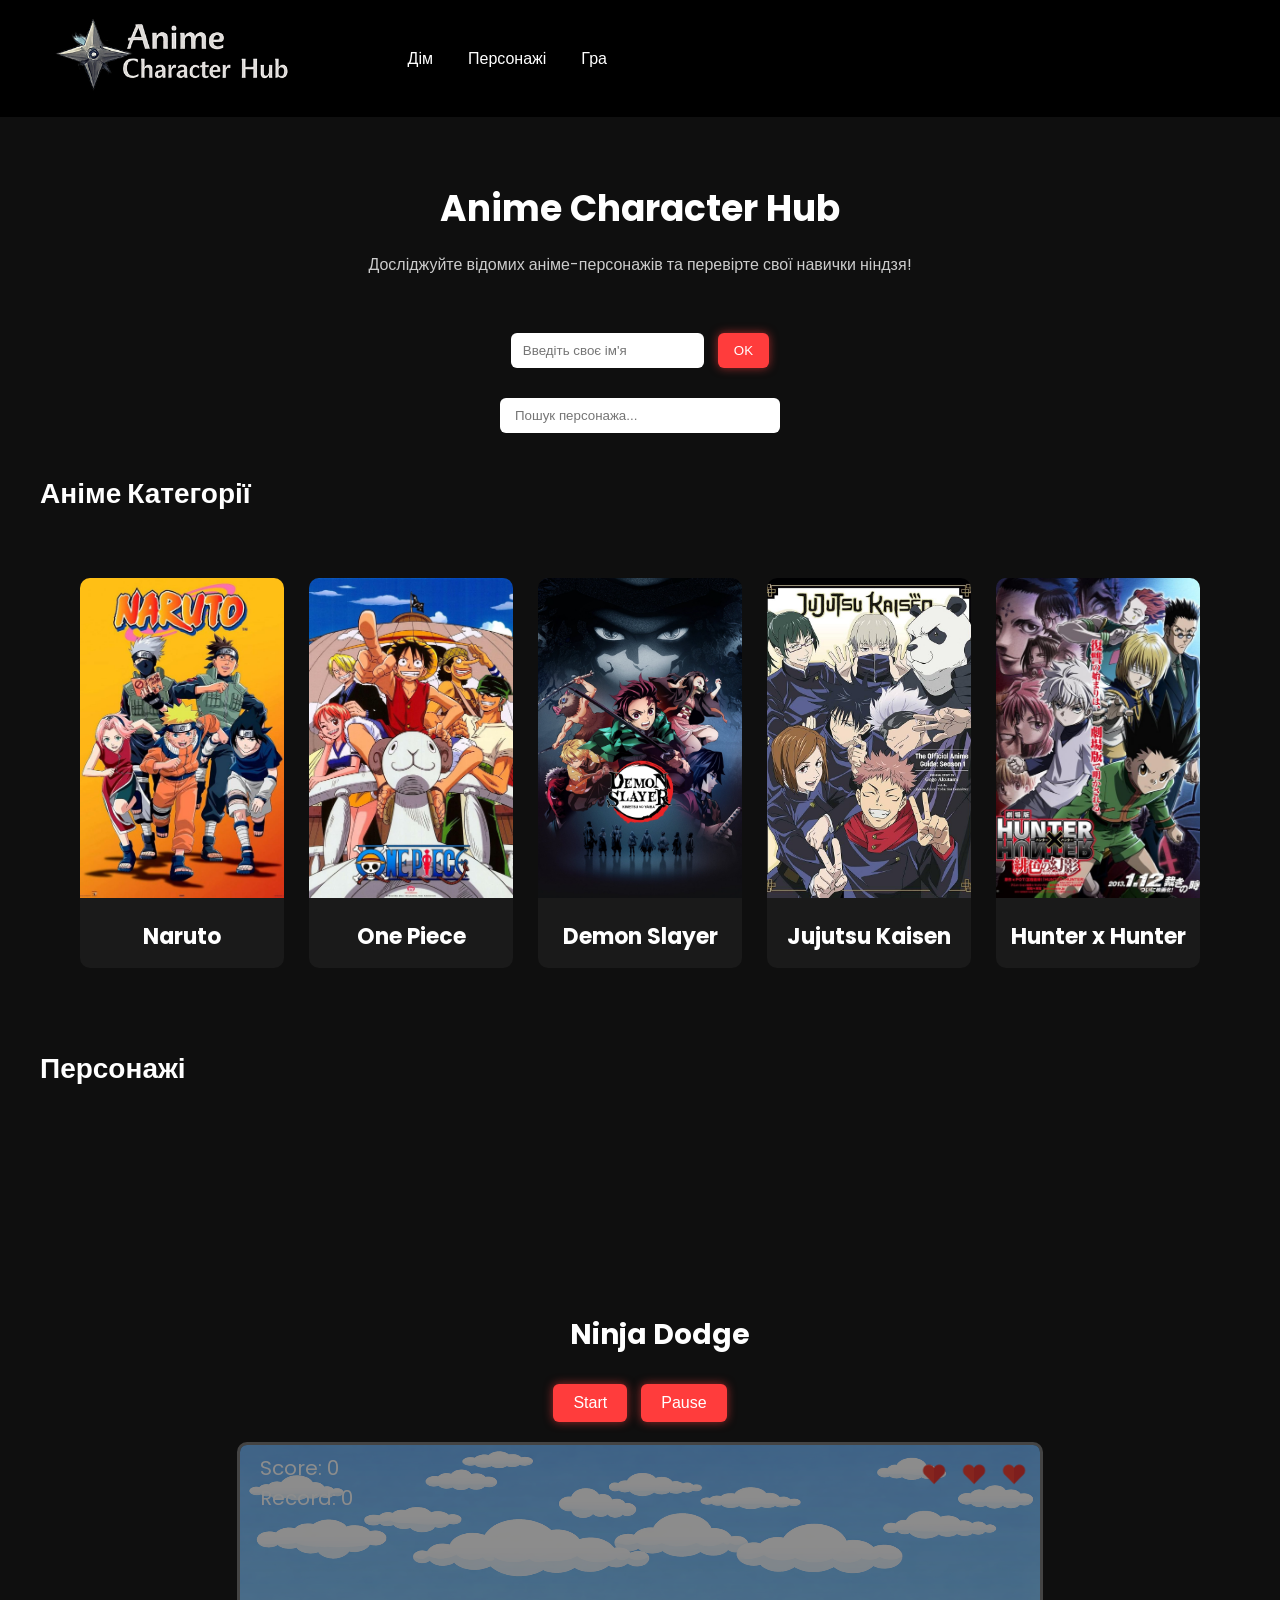
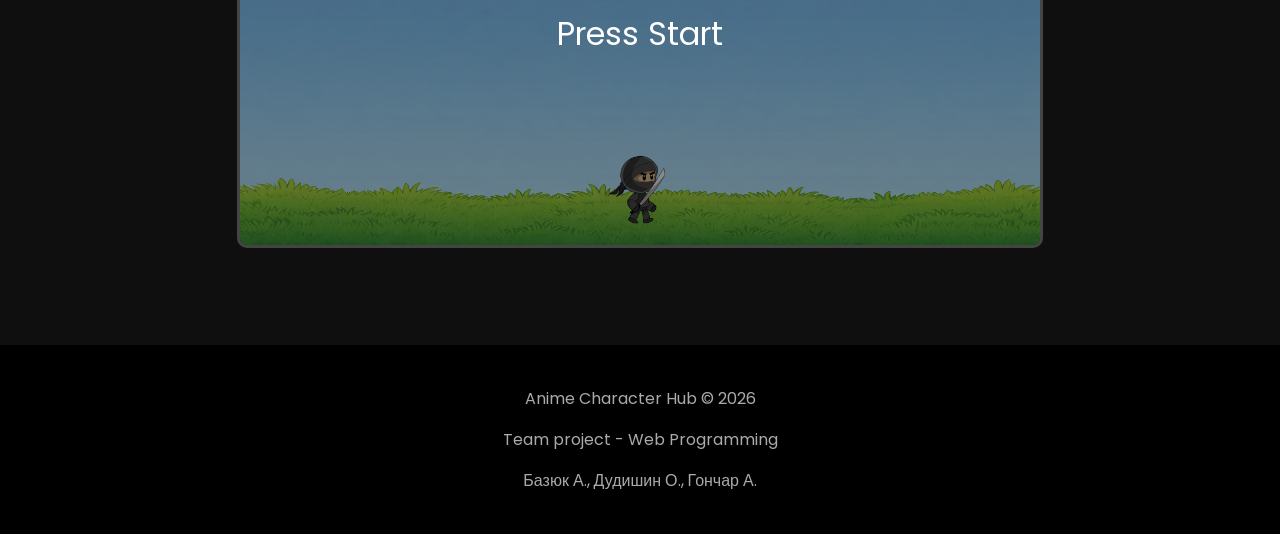
==== team-project/index.html @ ecd6b31d "Add team project" ====
<!DOCTYPE html>
<html lang="uk">
<head>

<meta charset="UTF-8">
<meta name="viewport" content="width=device-width, initial-scale=1.0">

<title>Anime Character Hub</title>

<link href="https://fonts.googleapis.com/css2?family=Poppins:wght@300;500;700&display=swap" rel="stylesheet">

<link rel="stylesheet" href="css/style.css">
<link rel="stylesheet" href="css/responsive.css">
<link rel="stylesheet" href="css/game.css">

</head>

<body id="top">

<!-- NAVBAR -->

<nav class="navbar">

<div class="logo">
<a href="#top">
<img src="images/logo/logo.png" alt="logo">
</a>
</div>

<ul class="menu">

<li>
<a href="#top">Дім</a>
</li>

<li>
<a href="#characters-title">Персонажі</a>
</li>

<li>
<a href="#game">Гра</a>
</li>

</ul>

<div id="greeting"></div>

</nav>


<!-- HEADER -->

<header class="header">

<h1>Anime Character Hub</h1>

<p>
Досліджуйте відомих аніме-персонажів та перевірте свої навички ніндзя!
</p>

</header>

<div class="name-box">

<div id="nameInputBox">

<input 
type="text" 
id="usernameInput" 
placeholder="Введіть своє ім'я">

<button id="saveName">OK</button>

</div>

<button id="editNameBtn" style="display:none;">
Змінити ім'я
</button>

</div>
<!-- SEARCH -->

<section class="search-section">

<input
type="text"
id="searchInput"
placeholder="Пошук персонажа..."
>

</section>


<!-- CATEGORIES -->

<section class="categories-section">

<h2>Аніме Категорії</h2>

<div id="categories"></div>

</section>


<!-- CHARACTERS -->

<section class="characters-section">

<h2 id="characters-title">Персонажі</h2>

<div id="characters"></div>

<!-- повідомлення якщо нічого не знайдено -->
<p id="noResults" style="display:none; text-align:center; margin-top:20px;">
Нічого не знайдено
</p>

</section>


<!-- GAME -->

<section id="game">

<h2>Ninja Dodge</h2>

<div id="game-container">

<div class="game-controls">
<button id="startBtn">Start</button>
<button id="pauseBtn">Pause</button>
</div>

<canvas
id="gameCanvas"
width="800"
height="400">
</canvas>

</div>
</section>


<!-- FOOTER -->

<footer>

<p>Anime Character Hub © 2026</p>

<p>Team project - Web Programming</p>
<p>Базюк А., Дудишин О., Гончар А.</p>
</footer>

<!-- JS -->

<script src="js/fetchData.js"></script>
<script src="js/search.js"></script>
<script src="js/greeting.js"></script>
<script src="js/game.js"></script>

</body>
</html>
---- team-project/css/style.css ----
/* BASE */

body{
  margin:0;
  font-family:'Poppins', sans-serif;
  background:#0f0f0f;
  color:white;
}

html{
  scroll-behavior:smooth;
}

/* FIX SCROLL FOR SECTIONS */

section{
  scroll-margin-top:40px;
}

/* NAVBAR */
.not-found{
  text-align:center;
  width:100%;
  font-size:36px;
  color:#888;
  margin-top:60px;
  font-weight:600;
}

.name-box{
  text-align:center;
  margin-bottom:30px;
}

.name-box input{
  padding:10px 12px;
  border:none;
  border-radius:6px;
  outline:none;
  margin-right:10px;
}

.name-box button{
  padding:10px 16px;
  background:#ff3c3c;
  border:none;
  border-radius:6px;
  color:white;
  cursor:pointer;
  box-shadow:0 0 10px rgba(255,60,60,0.6);
  transition:0.3s;
}

.name-box button:hover{
  background:#ff1f1f;
  box-shadow:0 0 20px rgba(255,60,60,1);
}

.navbar{
  display:flex;
  align-items:center;
  gap:60px;
  padding:10px 40px;
  background:#000;
  position:sticky;
  top:0;
  z-index:1000;
}

.logo{
  display:flex;
  align-items:center;
  gap:10px;
  font-size:18px;
  font-weight:600;
}

.logo img{
  height:90px;
}

.menu{
  display:flex;
  list-style:none;
  gap:35px;
  margin:0;
  padding:0;
  margin-left:40px;
}

.menu a{
  position:relative;
  color:white;
  text-decoration:none;
}

.menu a:visited{
  color:white;
}

.menu a::after{
  content:"";
  position:absolute;
  width:0;
  height:2px;
  left:0;
  bottom:-5px;
  background:#ff3c3c;
  transition:width 0.3s ease;
}

.menu a:hover::after{
  width:100%;
}


/* HEADER */

.header{
  text-align:center;
  padding:40px 20px;
}

.header h1{
  font-size:36px;
  margin-bottom:10px;
}

.header p{
  color:#ccc;
}


/* SEARCH */

.search-section{
  text-align:center;
  margin-bottom:30px;
}

#searchInput{
  padding:10px 15px;
  width:250px;
  border:none;
  border-radius:6px;
  outline:none;
}


/* CATEGORY GRID */

#categories{
  display:grid;
  grid-template-columns:repeat(auto-fit,minmax(200px,1fr));
  gap:25px;
  padding:40px 80px;
}


/* CATEGORY CARD */

.category-card{
  background:#1a1a1a;
  border-radius:10px;
  overflow:hidden;
  cursor:pointer;
  transition:0.3s;
}

.category-card:hover{
  transform:scale(1.05);
  box-shadow:0 0 15px rgba(255,255,255,0.1);
}
.category-card img{
  transition:0.4s;
}

.category-card:hover img{
  transform:scale(1.08);
}
.category-card img{
  width:100%;
  height:320px;
  object-fit:cover;
  object-position:top;
}

.category-card h2{
  text-align:center;
  font-size:22px;
  margin:15px 0;
}


/* SECTION TITLES */

section h2{
  margin-left:40px;
  margin-top:40px;
  font-size:28px;
}


/* CHARACTERS GRID */

#characters{
  display:grid;
  gap:30px;
  padding:40px;
}

/* коли вибрана категорія */

.characters-full{
  grid-template-columns:repeat(3,1fr);
}

/* коли пошук */

.characters-search{
  grid-template-columns:repeat(auto-fill,260px);
  justify-content:center;
}


/* CHARACTER CARD */

.character-card{
  background:#1a1a1a;
  border-radius:12px;
  padding:15px;
  transition:0.3s;
  border:1px solid transparent;
}

.character-card:hover{
  transform:translateY(-8px);
  box-shadow:0 15px 30px rgba(255,60,60,0.4);
  border:1px solid #ff3c3c;
}


/* IMAGE FIX */

.character-card img{
  width:100%;
  aspect-ratio:736/964;
  object-fit:cover;
  object-position:top;
  border-radius:10px;
}


/* TEXT */

.character-card h3{
  margin:10px 0 5px;
}

.character-card p{
  font-size:14px;
  color:#ccc;
}


/* GAME */

#game{
  text-align:center;
  padding:80px 20px 50px 20px;
}

#gameCanvas{
  background:#222;
  border:3px solid #444;
  border-radius:10px;
}

.game-controls button{
  background:#ff3c3c;
  box-shadow:0 0 10px rgba(255,60,60,0.6);
  transition:0.3s;
}

.game-controls button:hover{
  box-shadow:0 0 20px rgba(255,60,60,1);
}
/* FOOTER */

footer{
  text-align:center;
  padding:25px;
  background:#000;
  margin-top:40px;
  color:#aaa;
}
---- team-project/css/responsive.css ----
/* ================= */
/* <576px (телефони) */
/* ================= */

@media (max-width:575px){

.navbar{
flex-direction:column;
gap:20px;
padding:20px;
}

.menu{
flex-direction:column;
gap:15px;
margin-left:0;
}

.menu a{
font-size:18px;
}

.logo img{
height:70px;
}

.header h1{
font-size:28px;
}

/* заголовки секцій */
section h2{
text-align:center;
margin-left:0;
}

/* пошук */
#searchInput{
width:80%;
}

/* категорії */
#categories{
grid-template-columns:1fr;
padding:20px;
}

/* персонажі */
#characters{
grid-template-columns:1fr;
}

.characters-full{
grid-template-columns:1fr;
}

/* гра */
#gameCanvas{
width:100%;
height:auto;
}

}


/* ================= */
/* ≥576px <768px */
/* ================= */

@media (min-width:576px) and (max-width:767px){

#categories{
grid-template-columns:repeat(2,1fr);
padding:30px;
}

#characters{
grid-template-columns:repeat(2,1fr);
}

.characters-full{
grid-template-columns:repeat(2,1fr);
}

#searchInput{
width:60%;
}

#gameCanvas{
width:100%;
}

}


/* ================= */
/* ≥768px <992px */
/* ================= */

@media (min-width:768px) and (max-width:991px){

#categories{
grid-template-columns:repeat(3,1fr);
}

#characters{
grid-template-columns:repeat(2,1fr);
}

.characters-full{
grid-template-columns:repeat(2,1fr);
}

}


/* ================= */
/* ≥992px <1200px */
/* ================= */

@media (min-width:992px) and (max-width:1199px){

#categories{
grid-template-columns:repeat(4,1fr);
}

.characters-full{
grid-template-columns:repeat(3,1fr);
}

}


/* ================= */
/* ≥1200px */
/* ================= */

@media (min-width:1200px){

#categories{
grid-template-columns:repeat(5,1fr);
}

.characters-full{
grid-template-columns:repeat(3,1fr);
}

}
---- team-project/css/game.css ----
.game-controls{
margin-bottom:15px;
}

.game-controls button{
padding:10px 20px;
margin:5px;
border:none;
border-radius:6px;
background:#ff3c3c;
color:white;
font-size:16px;
cursor:pointer;
}

.game-controls button:hover{
background:#ff1f1f;
}
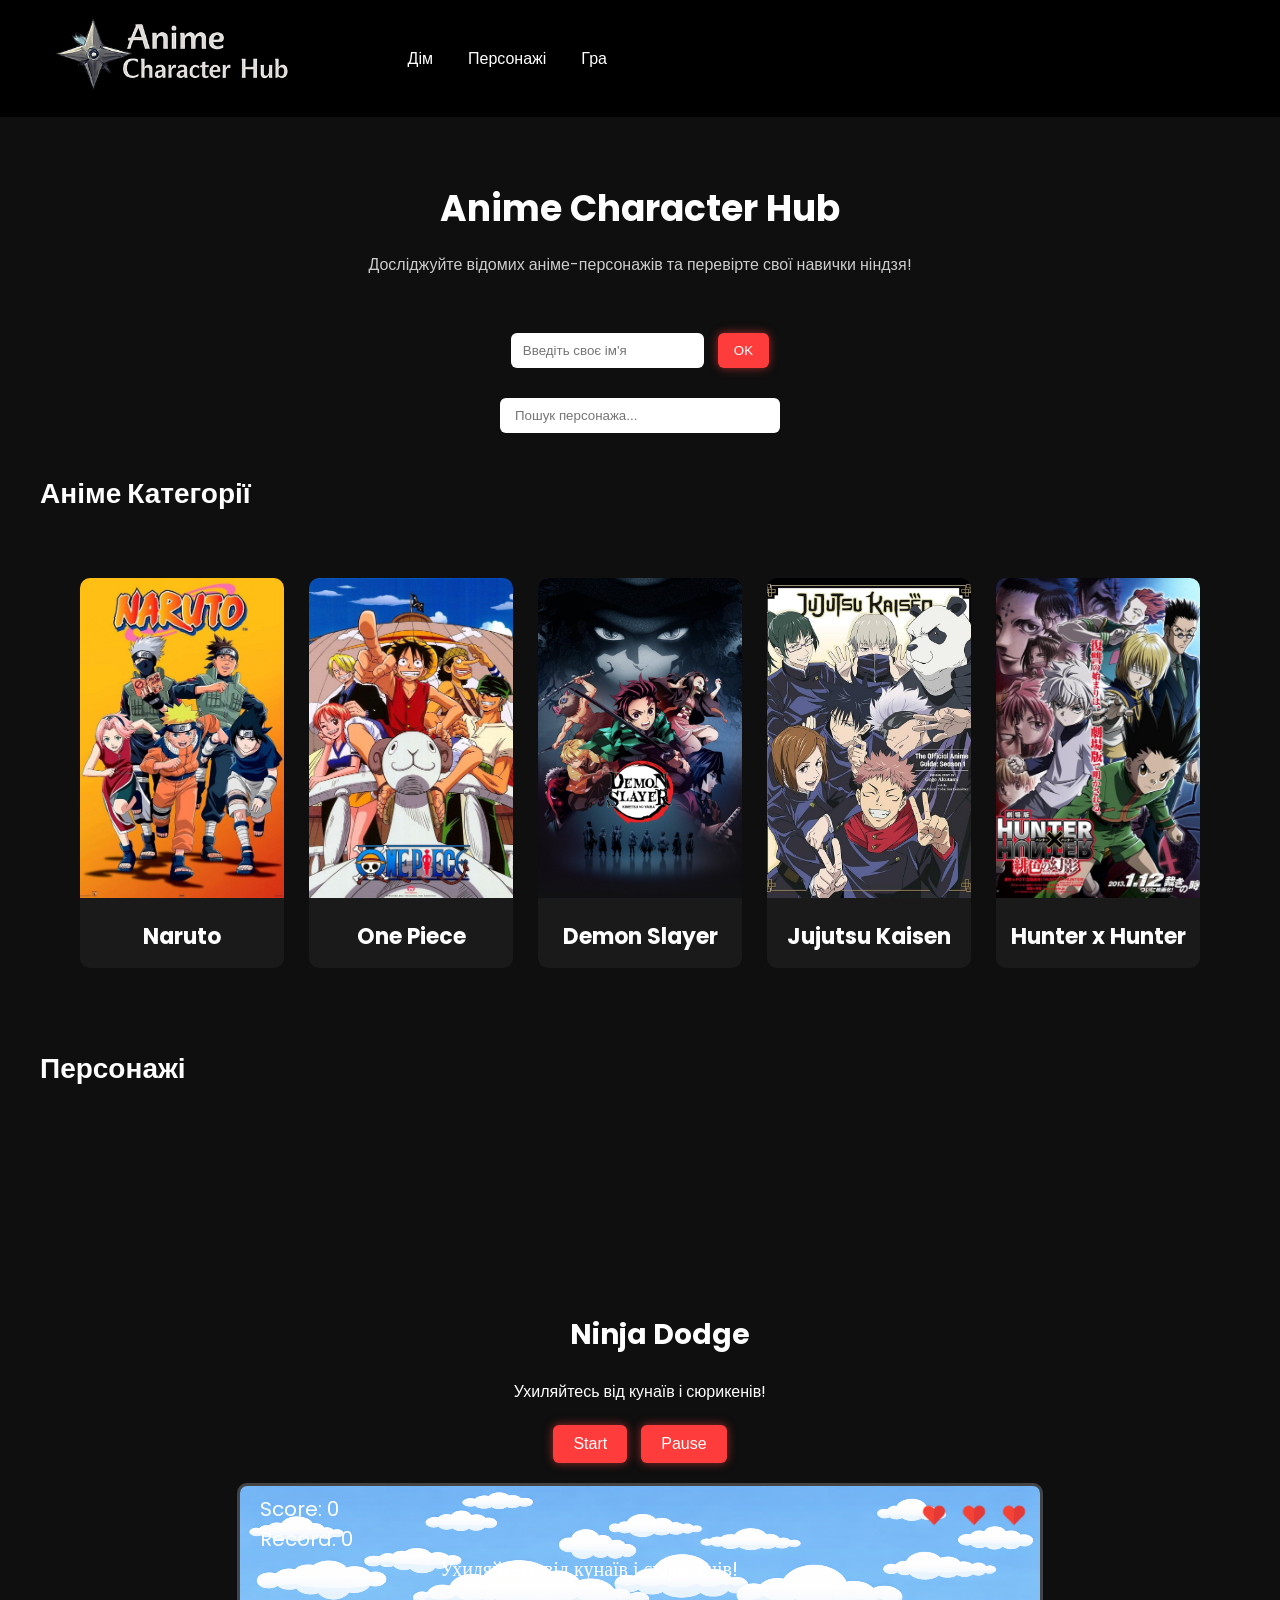
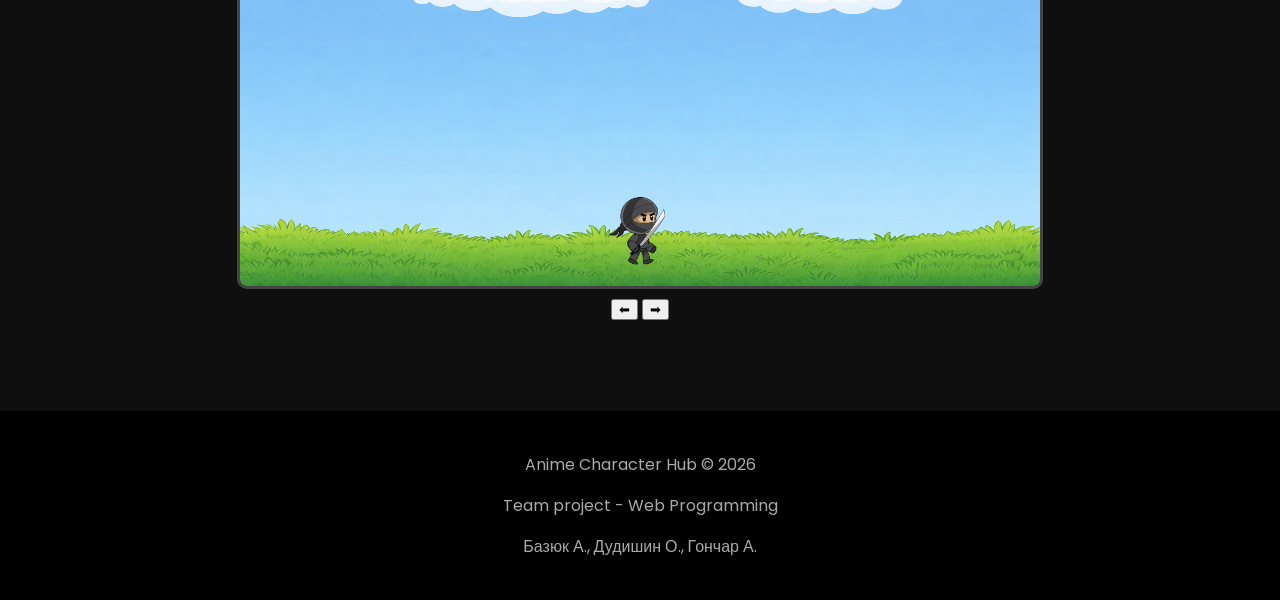
==== commit 3a4e6e3c: "Update index.html" ====
--- a/team-project/index.html
+++ b/team-project/index.html
@@ -1,162 +1,96 @@
 <!DOCTYPE html>
 <html lang="uk">
 <head>
+  <meta charset="UTF-8">
+  <meta name="viewport" content="width=device-width, initial-scale=1.0">
+  <title>Anime Character Hub</title>
 
-<meta charset="UTF-8">
-<meta name="viewport" content="width=device-width, initial-scale=1.0">
+  <link href="https://fonts.googleapis.com/css2?family=Poppins:wght@300;500;700&display=swap" rel="stylesheet">
 
-<title>Anime Character Hub</title>
-
-<link href="https://fonts.googleapis.com/css2?family=Poppins:wght@300;500;700&display=swap" rel="stylesheet">
-
-<link rel="stylesheet" href="css/style.css">
-<link rel="stylesheet" href="css/responsive.css">
-<link rel="stylesheet" href="css/game.css">
-
+  <link rel="stylesheet" href="css/style.css">
+  <link rel="stylesheet" href="css/responsive.css">
+  <link rel="stylesheet" href="css/game.css">
 </head>
 
 <body id="top">
 
-<!-- NAVBAR -->
+  <nav class="navbar">
+    <div class="logo">
+      <a href="#top">
+        <img src="images/logo/logo.png" alt="logo">
+      </a>
+    </div>
 
-<nav class="navbar">
+    <ul class="menu">
+      <li><a href="#top">Дім</a></li>
+      <li><a href="#characters-title">Персонажі</a></li>
+      <li><a href="#game">Гра</a></li>
+    </ul>
 
-<div class="logo">
-<a href="#top">
-<img src="images/logo/logo.png" alt="logo">
-</a>
-</div>
+    <div id="greeting"></div>
+  </nav>
 
-<ul class="menu">
+  <header class="header">
+    <h1>Anime Character Hub</h1>
+    <p>
+      Досліджуйте відомих аніме-персонажів та перевірте свої навички ніндзя!
+    </p>
+  </header>
 
-<li>
-<a href="#top">Дім</a>
-</li>
+  <div class="name-box">
+    <div id="nameInputBox">
+      <input type="text" id="usernameInput" placeholder="Введіть своє ім'я">
+      <button id="saveName">OK</button>
+    </div>
 
-<li>
-<a href="#characters-title">Персонажі</a>
-</li>
+    <button id="editNameBtn" style="display:none;">Змінити ім'я</button>
+  </div>
 
-<li>
-<a href="#game">Гра</a>
-</li>
+  <section class="search-section">
+    <input type="text" id="searchInput" placeholder="Пошук персонажа...">
+  </section>
 
-</ul>
+  <section class="categories-section">
+    <h2>Аніме Категорії</h2>
+    <div id="categories"></div>
+  </section>
 
-<div id="greeting"></div>
+  <section class="characters-section">
+    <h2 id="characters-title">Персонажі</h2>
+    <div id="characters"></div>
+    <p id="noResults" style="display:none; text-align:center; margin-top:20px;">
+      Нічого не знайдено
+    </p>
+  </section>
 
-</nav>
+  <section id="game">
+    <h2>Ninja Dodge</h2>
+    <p class="game-tip">Ухиляйтесь від кунаїв і сюрикенів!</p>
 
+    <div id="game-container">
+      <div class="game-controls">
+        <button id="startBtn">Start</button>
+        <button id="pauseBtn">Pause</button>
+      </div>
 
-<!-- HEADER -->
+      <canvas id="gameCanvas" width="800" height="400"></canvas>
 
-<header class="header">
+      <div class="mobile-controls">
+        <button id="leftBtn">⬅</button>
+        <button id="rightBtn">➡</button>
+      </div>
+    </div>
+  </section>
 
-<h1>Anime Character Hub</h1>
+  <footer>
+    <p>Anime Character Hub © 2026</p>
+    <p>Team project - Web Programming</p>
+    <p>Базюк А., Дудишин О., Гончар А.</p>
+  </footer>
 
-<p>
-Досліджуйте відомих аніме-персонажів та перевірте свої навички ніндзя!
-</p>
-
-</header>
-
-<div class="name-box">
-
-<div id="nameInputBox">
-
-<input 
-type="text" 
-id="usernameInput" 
-placeholder="Введіть своє ім'я">
-
-<button id="saveName">OK</button>
-
-</div>
-
-<button id="editNameBtn" style="display:none;">
-Змінити ім'я
-</button>
-
-</div>
-<!-- SEARCH -->
-
-<section class="search-section">
-
-<input
-type="text"
-id="searchInput"
-placeholder="Пошук персонажа..."
->
-
-</section>
-
-
-<!-- CATEGORIES -->
-
-<section class="categories-section">
-
-<h2>Аніме Категорії</h2>
-
-<div id="categories"></div>
-
-</section>
-
-
-<!-- CHARACTERS -->
-
-<section class="characters-section">
-
-<h2 id="characters-title">Персонажі</h2>
-
-<div id="characters"></div>
-
-<!-- повідомлення якщо нічого не знайдено -->
-<p id="noResults" style="display:none; text-align:center; margin-top:20px;">
-Нічого не знайдено
-</p>
-
-</section>
-
-
-<!-- GAME -->
-
-<section id="game">
-
-<h2>Ninja Dodge</h2>
-
-<div id="game-container">
-
-<div class="game-controls">
-<button id="startBtn">Start</button>
-<button id="pauseBtn">Pause</button>
-</div>
-
-<canvas
-id="gameCanvas"
-width="800"
-height="400">
-</canvas>
-
-</div>
-</section>
-
-
-<!-- FOOTER -->
-
-<footer>
-
-<p>Anime Character Hub © 2026</p>
-
-<p>Team project - Web Programming</p>
-<p>Базюк А., Дудишин О., Гончар А.</p>
-</footer>
-
-<!-- JS -->
-
-<script src="js/fetchData.js"></script>
-<script src="js/search.js"></script>
-<script src="js/greeting.js"></script>
-<script src="js/game.js"></script>
-
+  <script src="js/fetchData.js"></script>
+  <script src="js/search.js"></script>
+  <script src="js/greeting.js"></script>
+  <script src="js/game.js"></script>
 </body>
-</html>+</html>
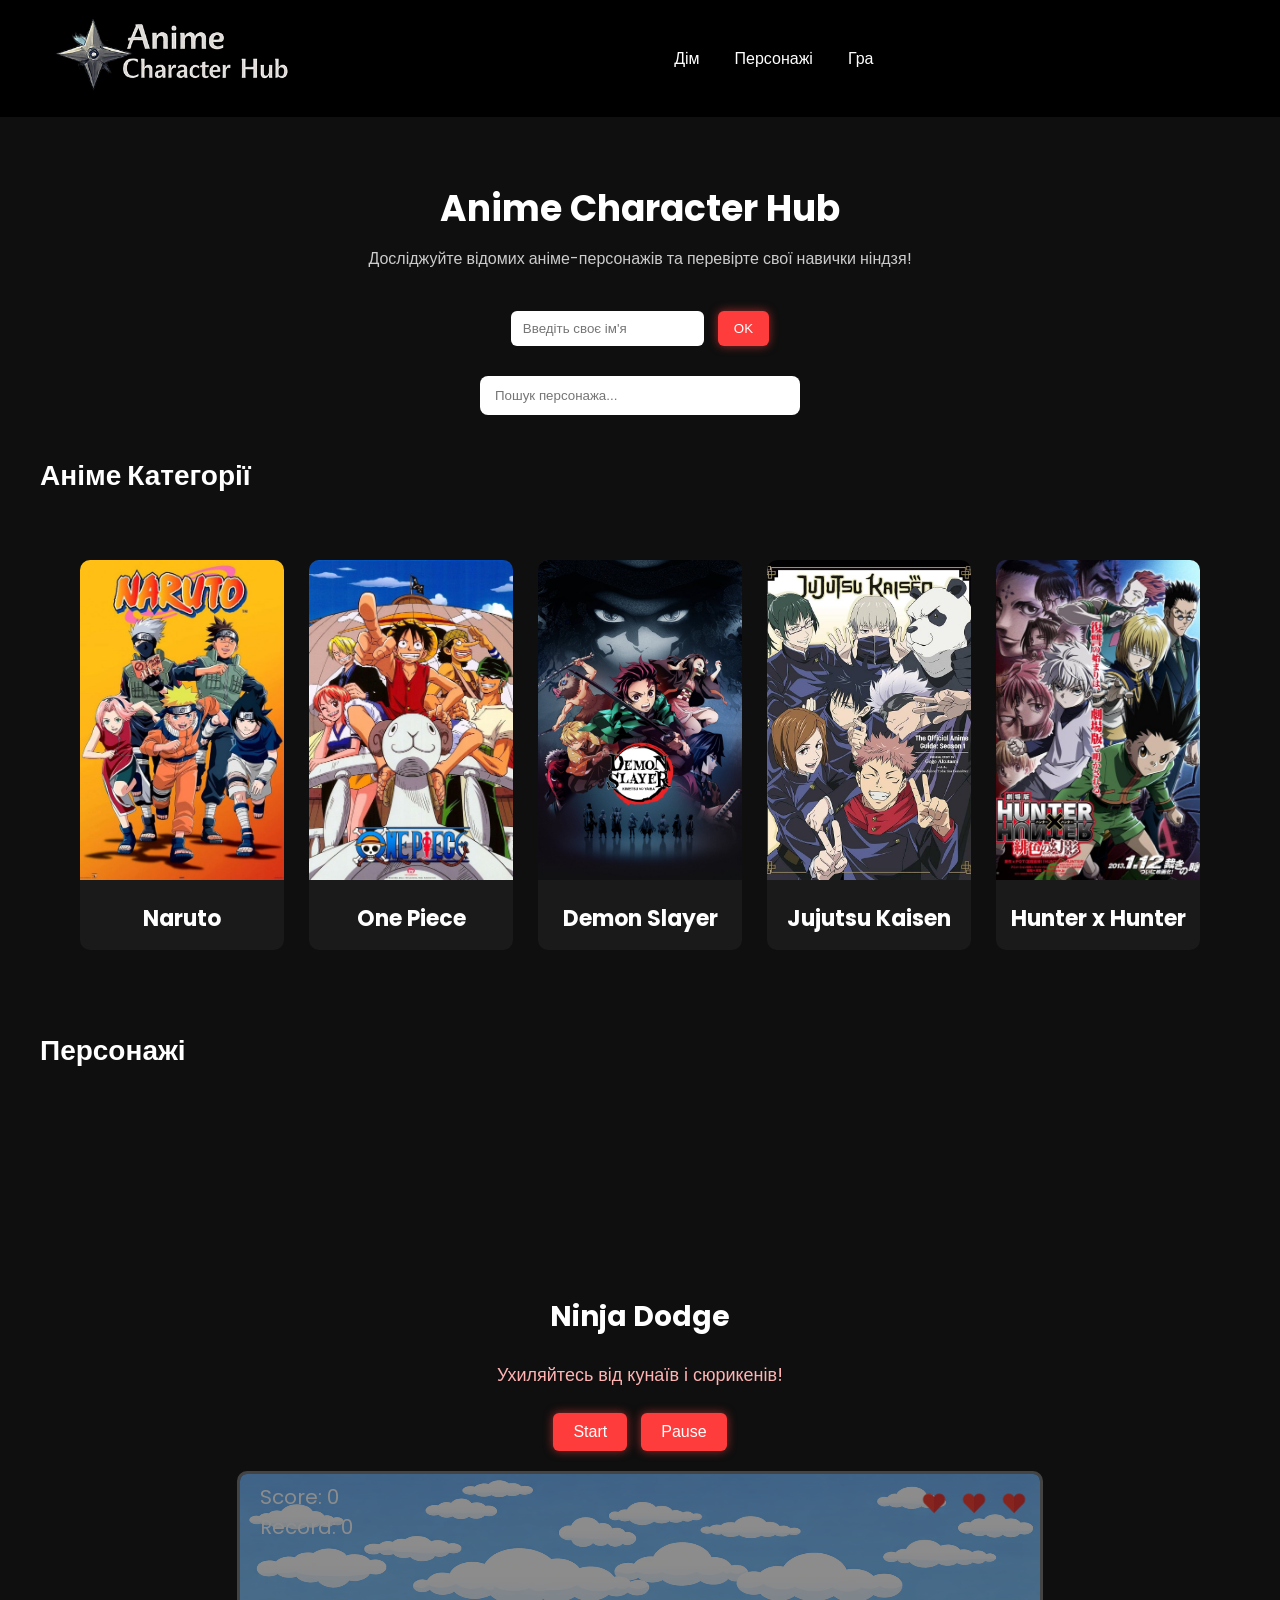
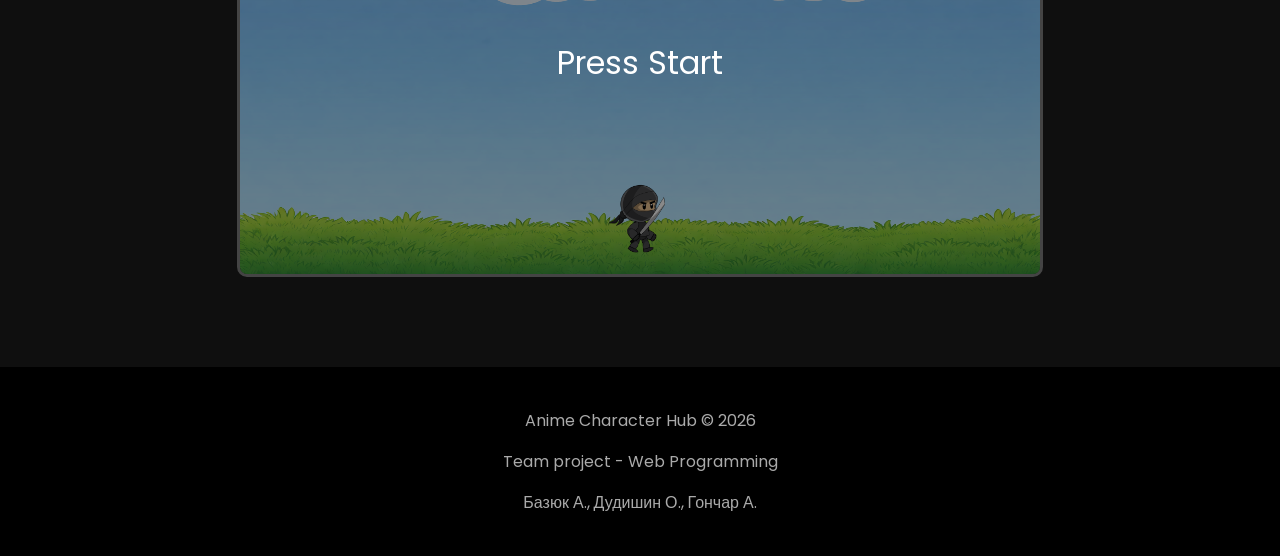
==== commit f2271030: "Update index.html" ====
--- a/team-project/index.html
+++ b/team-project/index.html
@@ -23,7 +23,7 @@
 
     <ul class="menu">
       <li><a href="#top">Дім</a></li>
-      <li><a href="#characters-title">Персонажі</a></li>
+      <li><a href="#characters-section">Персонажі</a></li>
       <li><a href="#game">Гра</a></li>
     </ul>
 
@@ -55,7 +55,7 @@
     <div id="categories"></div>
   </section>
 
-  <section class="characters-section">
+  <section class="characters-section" id="characters-section">
     <h2 id="characters-title">Персонажі</h2>
     <div id="characters"></div>
     <p id="noResults" style="display:none; text-align:center; margin-top:20px;">
--- a/team-project/css/style.css
+++ b/team-project/css/style.css
@@ -1,5 +1,3 @@
-/* BASE */
-
 body{
   margin:0;
   font-family:'Poppins', sans-serif;
@@ -11,13 +9,10 @@
   scroll-behavior:smooth;
 }
 
-/* FIX SCROLL FOR SECTIONS */
-
 section{
-  scroll-margin-top:40px;
-}
-
-/* NAVBAR */
+  scroll-margin-top:120px;
+}
+
 .not-found{
   text-align:center;
   width:100%;
@@ -30,6 +25,7 @@
 .name-box{
   text-align:center;
   margin-bottom:30px;
+  padding:0 20px;
 }
 
 .name-box input{
@@ -59,7 +55,8 @@
 .navbar{
   display:flex;
   align-items:center;
-  gap:60px;
+  justify-content:space-between;
+  gap:30px;
   padding:10px 40px;
   background:#000;
   position:sticky;
@@ -85,7 +82,6 @@
   gap:35px;
   margin:0;
   padding:0;
-  margin-left:40px;
 }
 
 .menu a{
@@ -113,8 +109,12 @@
   width:100%;
 }
 
-
-/* HEADER */
+#greeting{
+  text-align:right;
+  color:#ddd;
+  font-size:15px;
+  max-width:220px;
+}
 
 .header{
   text-align:center;
@@ -128,26 +128,24 @@
 
 .header p{
   color:#ccc;
-}
-
-
-/* SEARCH */
+  max-width:700px;
+  margin:0 auto;
+}
 
 .search-section{
   text-align:center;
   margin-bottom:30px;
+  padding:0 20px;
 }
 
 #searchInput{
-  padding:10px 15px;
-  width:250px;
+  padding:12px 15px;
+  width:min(100%, 320px);
   border:none;
-  border-radius:6px;
+  border-radius:8px;
   outline:none;
-}
-
-
-/* CATEGORY GRID */
+  box-sizing:border-box;
+}
 
 #categories{
   display:grid;
@@ -156,9 +154,6 @@
   padding:40px 80px;
 }
 
-
-/* CATEGORY CARD */
-
 .category-card{
   background:#1a1a1a;
   border-radius:10px;
@@ -171,28 +166,24 @@
   transform:scale(1.05);
   box-shadow:0 0 15px rgba(255,255,255,0.1);
 }
+
 .category-card img{
   transition:0.4s;
-}
-
-.category-card:hover img{
-  transform:scale(1.08);
-}
-.category-card img{
   width:100%;
   height:320px;
   object-fit:cover;
   object-position:top;
 }
 
+.category-card:hover img{
+  transform:scale(1.08);
+}
+
 .category-card h2{
   text-align:center;
   font-size:22px;
   margin:15px 0;
 }
-
-
-/* SECTION TITLES */
 
 section h2{
   margin-left:40px;
@@ -200,30 +191,20 @@
   font-size:28px;
 }
 
-
-/* CHARACTERS GRID */
-
 #characters{
   display:grid;
   gap:30px;
   padding:40px;
 }
 
-/* коли вибрана категорія */
-
 .characters-full{
   grid-template-columns:repeat(3,1fr);
 }
 
-/* коли пошук */
-
 .characters-search{
-  grid-template-columns:repeat(auto-fill,260px);
+  grid-template-columns:repeat(auto-fit, minmax(260px, 260px));
   justify-content:center;
 }
-
-
-/* CHARACTER CARD */
 
 .character-card{
   background:#1a1a1a;
@@ -239,9 +220,6 @@
   border:1px solid #ff3c3c;
 }
 
-
-/* IMAGE FIX */
-
 .character-card img{
   width:100%;
   aspect-ratio:736/964;
@@ -250,9 +228,6 @@
   border-radius:10px;
 }
 
-
-/* TEXT */
-
 .character-card h3{
   margin:10px 0 5px;
 }
@@ -262,15 +237,32 @@
   color:#ccc;
 }
 
-
-/* GAME */
-
 #game{
   text-align:center;
   padding:80px 20px 50px 20px;
 }
 
+#game h2{
+  margin-left:0;
+}
+
+#game-container{
+  max-width:900px;
+  margin:0 auto;
+}
+
+.game-tip{
+  color:#ffb3b3;
+  margin:10px 0 20px;
+  font-size:18px;
+}
+
 #gameCanvas{
+  display:block;
+  width:100%;
+  max-width:800px;
+  height:auto;
+  margin:0 auto;
   background:#222;
   border:3px solid #444;
   border-radius:10px;
@@ -285,7 +277,6 @@
 .game-controls button:hover{
   box-shadow:0 0 20px rgba(255,60,60,1);
 }
-/* FOOTER */
 
 footer{
   text-align:center;
@@ -293,4 +284,4 @@
   background:#000;
   margin-top:40px;
   color:#aaa;
-}+}
--- a/team-project/css/responsive.css
+++ b/team-project/css/responsive.css
@@ -1,149 +1,187 @@
-
-/* ================= */
-/* <576px (телефони) */
-/* ================= */
-
 @media (max-width:575px){
 
-.navbar{
-flex-direction:column;
-gap:20px;
-padding:20px;
+  .navbar{
+    flex-direction:column;
+    gap:15px;
+    padding:16px;
+  }
+
+  .menu{
+    flex-direction:column;
+    align-items:center;
+    gap:12px;
+  }
+
+  .menu a{
+    font-size:18px;
+  }
+
+  .logo img{
+    height:68px;
+  }
+
+  #greeting{
+    text-align:center;
+    max-width:100%;
+  }
+
+  .header{
+    padding:30px 16px;
+  }
+
+  .header h1{
+    font-size:28px;
+  }
+
+  .header p{
+    font-size:15px;
+  }
+
+  section h2{
+    text-align:center;
+    margin-left:0;
+    font-size:24px;
+  }
+
+  .name-box{
+    padding:0 16px;
+  }
+
+  #nameInputBox{
+    display:flex;
+    flex-direction:column;
+    gap:10px;
+    align-items:center;
+  }
+
+  .name-box input{
+    width:100%;
+    max-width:280px;
+    margin-right:0;
+    box-sizing:border-box;
+  }
+
+  .name-box button{
+    width:100%;
+    max-width:280px;
+  }
+
+  #searchInput{
+    width:100%;
+    max-width:320px;
+  }
+
+  #categories{
+    grid-template-columns:1fr;
+    padding:20px;
+  }
+
+  #characters{
+    grid-template-columns:1fr;
+    padding:20px;
+  }
+
+  .characters-full{
+    grid-template-columns:1fr;
+  }
+
+  .characters-search{
+    grid-template-columns:1fr;
+    justify-content:stretch;
+  }
+
+  .not-found{
+    font-size:26px;
+    margin-top:30px;
+  }
+
+  .game-tip{
+    font-size:16px;
+    padding:0 10px;
+  }
+
+  footer{
+    font-size:14px;
+    padding:20px 16px;
+  }
 }
-
-.menu{
-flex-direction:column;
-gap:15px;
-margin-left:0;
-}
-
-.menu a{
-font-size:18px;
-}
-
-.logo img{
-height:70px;
-}
-
-.header h1{
-font-size:28px;
-}
-
-/* заголовки секцій */
-section h2{
-text-align:center;
-margin-left:0;
-}
-
-/* пошук */
-#searchInput{
-width:80%;
-}
-
-/* категорії */
-#categories{
-grid-template-columns:1fr;
-padding:20px;
-}
-
-/* персонажі */
-#characters{
-grid-template-columns:1fr;
-}
-
-.characters-full{
-grid-template-columns:1fr;
-}
-
-/* гра */
-#gameCanvas{
-width:100%;
-height:auto;
-}
-
-}
-
-
-/* ================= */
-/* ≥576px <768px */
-/* ================= */
 
 @media (min-width:576px) and (max-width:767px){
 
-#categories{
-grid-template-columns:repeat(2,1fr);
-padding:30px;
+  .navbar{
+    flex-direction:column;
+    gap:18px;
+    padding:20px;
+  }
+
+  .menu{
+    justify-content:center;
+    flex-wrap:wrap;
+  }
+
+  #greeting{
+    text-align:center;
+    max-width:100%;
+  }
+
+  #categories{
+    grid-template-columns:repeat(2,1fr);
+    padding:30px;
+  }
+
+  #characters{
+    grid-template-columns:repeat(2,1fr);
+    padding:30px;
+  }
+
+  .characters-full{
+    grid-template-columns:repeat(2,1fr);
+  }
+
+  .characters-search{
+    grid-template-columns:repeat(auto-fit, minmax(240px, 240px));
+  }
+
+  #searchInput{
+    width:80%;
+    max-width:360px;
+  }
 }
-
-#characters{
-grid-template-columns:repeat(2,1fr);
-}
-
-.characters-full{
-grid-template-columns:repeat(2,1fr);
-}
-
-#searchInput{
-width:60%;
-}
-
-#gameCanvas{
-width:100%;
-}
-
-}
-
-
-/* ================= */
-/* ≥768px <992px */
-/* ================= */
 
 @media (min-width:768px) and (max-width:991px){
 
-#categories{
-grid-template-columns:repeat(3,1fr);
+  #categories{
+    grid-template-columns:repeat(3,1fr);
+    padding:30px;
+  }
+
+  #characters{
+    grid-template-columns:repeat(2,1fr);
+  }
+
+  .characters-full{
+    grid-template-columns:repeat(2,1fr);
+  }
 }
-
-#characters{
-grid-template-columns:repeat(2,1fr);
-}
-
-.characters-full{
-grid-template-columns:repeat(2,1fr);
-}
-
-}
-
-
-/* ================= */
-/* ≥992px <1200px */
-/* ================= */
 
 @media (min-width:992px) and (max-width:1199px){
 
-#categories{
-grid-template-columns:repeat(4,1fr);
+  #categories{
+    grid-template-columns:repeat(4,1fr);
+  }
+
+  .characters-full{
+    grid-template-columns:repeat(3,1fr);
+  }
 }
-
-.characters-full{
-grid-template-columns:repeat(3,1fr);
-}
-
-}
-
-
-/* ================= */
-/* ≥1200px */
-/* ================= */
 
 @media (min-width:1200px){
 
-#categories{
-grid-template-columns:repeat(5,1fr);
+  #categories{
+    grid-template-columns:repeat(5,1fr);
+  }
+
+  .characters-full{
+    grid-template-columns:repeat(3,1fr);
+  }
 }
-
-.characters-full{
-grid-template-columns:repeat(3,1fr);
-}
-
-}
--- a/team-project/css/game.css
+++ b/team-project/css/game.css
@@ -1,18 +1,48 @@
 .game-controls{
-margin-bottom:15px;
+  margin-bottom:15px;
 }
 
 .game-controls button{
-padding:10px 20px;
-margin:5px;
-border:none;
-border-radius:6px;
-background:#ff3c3c;
-color:white;
-font-size:16px;
-cursor:pointer;
+  padding:10px 20px;
+  margin:5px;
+  border:none;
+  border-radius:6px;
+  background:#ff3c3c;
+  color:white;
+  font-size:16px;
+  cursor:pointer;
 }
 
 .game-controls button:hover{
-background:#ff1f1f;
-}+  background:#ff1f1f;
+}
+
+.mobile-controls{
+  display:none;
+  justify-content:center;
+  gap:20px;
+  margin-top:18px;
+}
+
+.mobile-controls button{
+  width:64px;
+  height:64px;
+  border:none;
+  border-radius:50%;
+  background:#ff3c3c;
+  color:white;
+  font-size:26px;
+  font-weight:700;
+  cursor:pointer;
+  box-shadow:0 0 12px rgba(255,60,60,0.6);
+}
+
+.mobile-controls button:active{
+  transform:scale(0.96);
+}
+
+@media (max-width:767px){
+  .mobile-controls{
+    display:flex;
+  }
+}
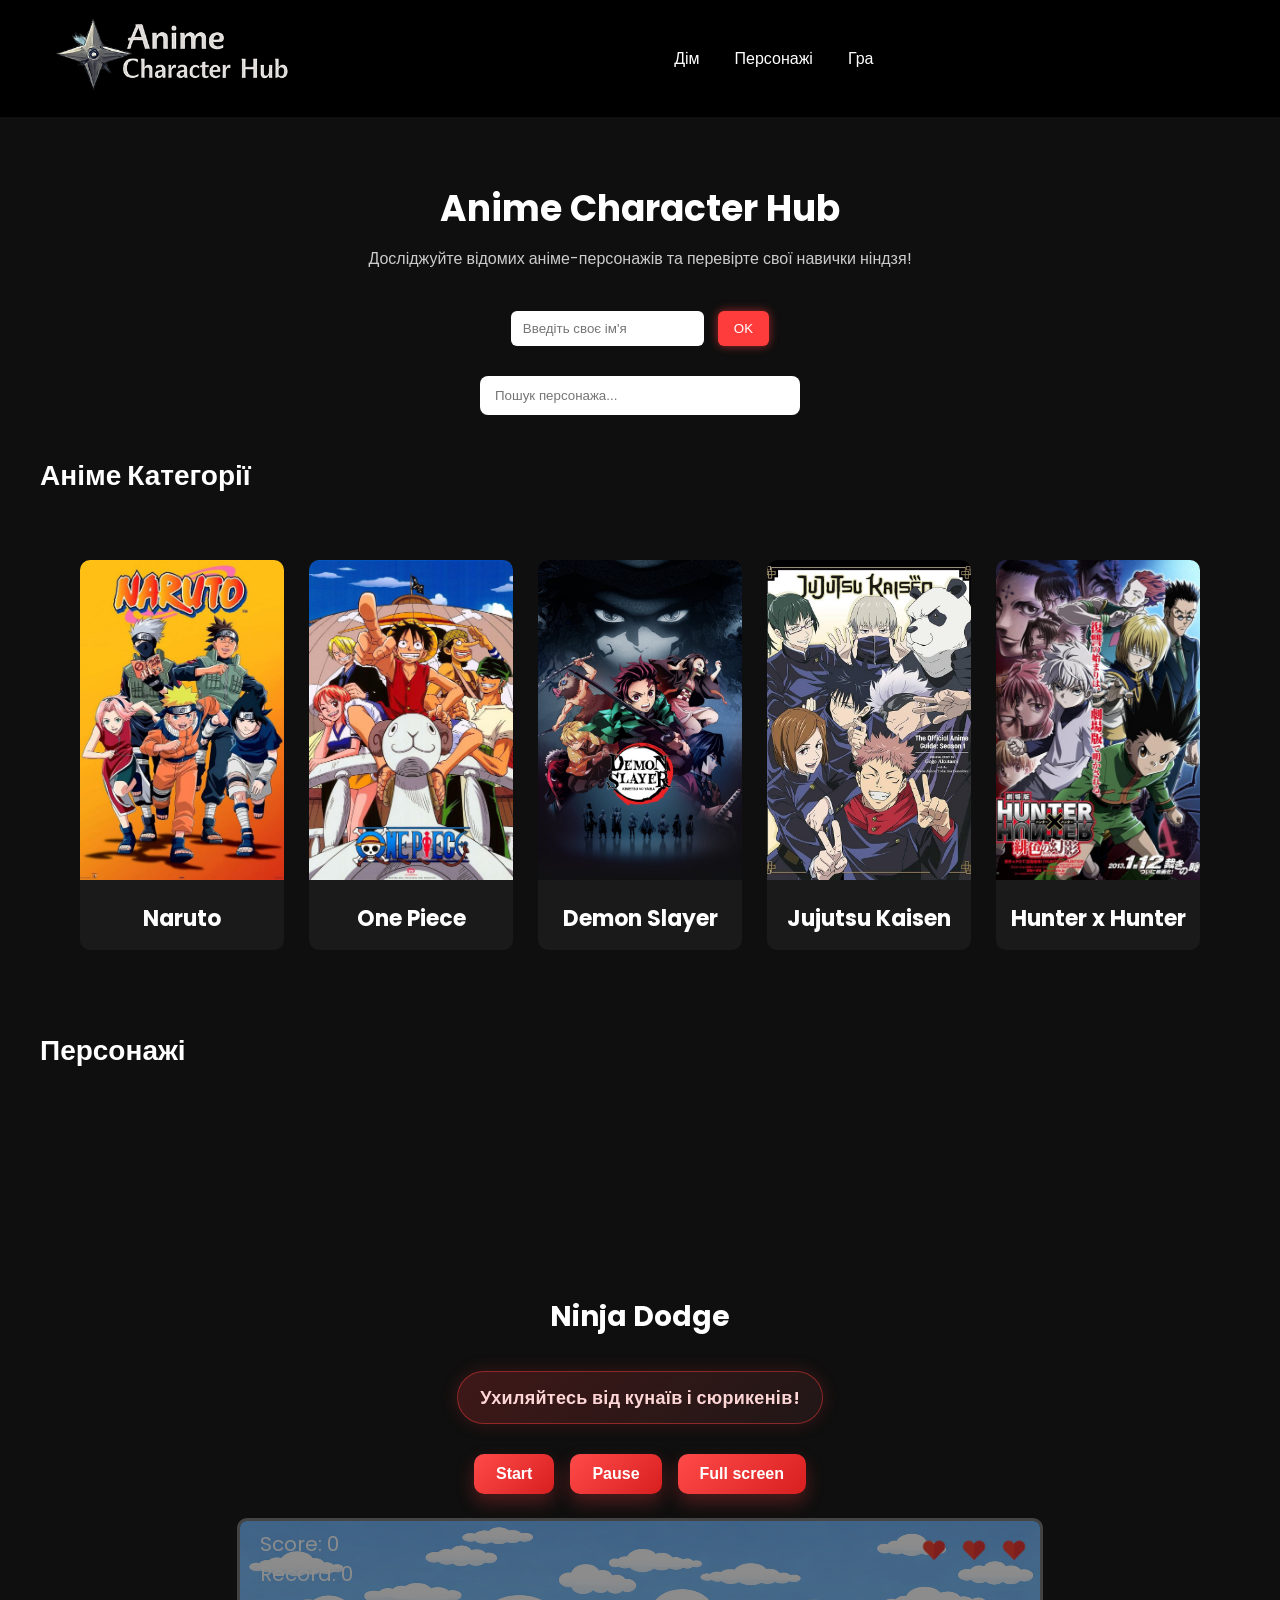
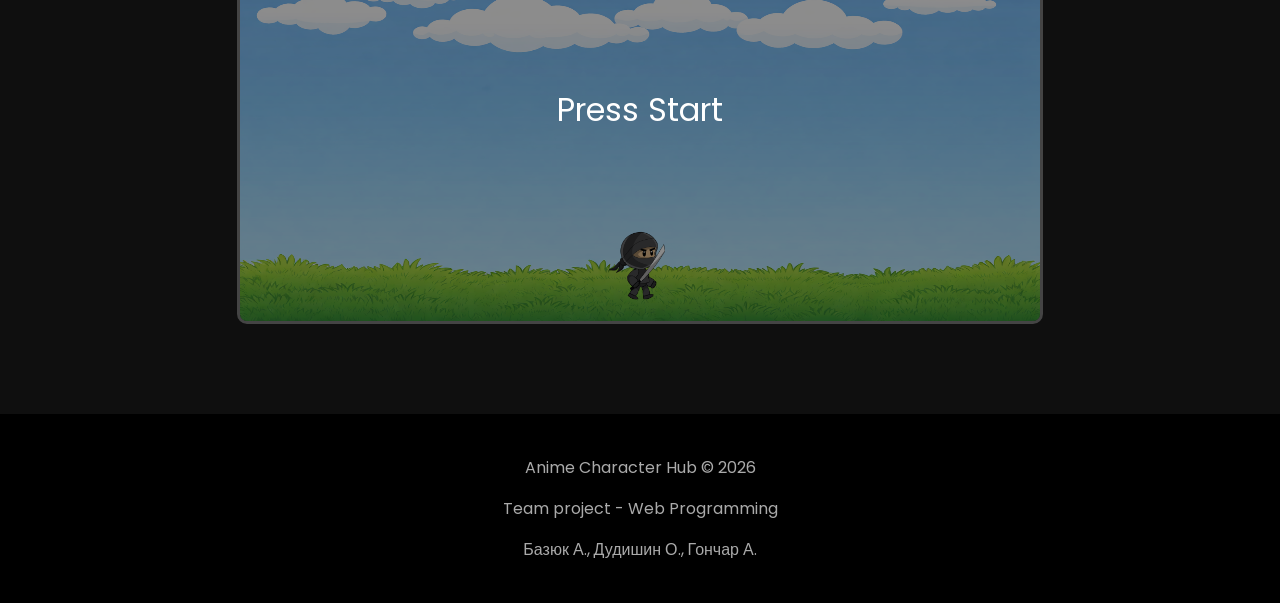
==== commit bd2b9829: "Update index.html" ====
--- a/team-project/index.html
+++ b/team-project/index.html
@@ -32,9 +32,7 @@
 
   <header class="header">
     <h1>Anime Character Hub</h1>
-    <p>
-      Досліджуйте відомих аніме-персонажів та перевірте свої навички ніндзя!
-    </p>
+    <p>Досліджуйте відомих аніме-персонажів та перевірте свої навички ніндзя!</p>
   </header>
 
   <div class="name-box">
@@ -58,9 +56,6 @@
   <section class="characters-section" id="characters-section">
     <h2 id="characters-title">Персонажі</h2>
     <div id="characters"></div>
-    <p id="noResults" style="display:none; text-align:center; margin-top:20px;">
-      Нічого не знайдено
-    </p>
   </section>
 
   <section id="game">
@@ -71,6 +66,7 @@
       <div class="game-controls">
         <button id="startBtn">Start</button>
         <button id="pauseBtn">Pause</button>
+        <button id="fullscreenBtn">Full screen</button>
       </div>
 
       <canvas id="gameCanvas" width="800" height="400"></canvas>
--- a/team-project/css/style.css
+++ b/team-project/css/style.css
@@ -10,7 +10,17 @@
 }
 
 section{
-  scroll-margin-top:120px;
+  scroll-margin-top:140px;
+}
+
+#characters-section{
+  scroll-margin-top:140px;
+}
+
+#game{
+  scroll-margin-top:140px;
+  text-align:center;
+  padding:80px 20px 50px 20px;
 }
 
 .not-found{
@@ -237,11 +247,6 @@
   color:#ccc;
 }
 
-#game{
-  text-align:center;
-  padding:80px 20px 50px 20px;
-}
-
 #game h2{
   margin-left:0;
 }
@@ -252,9 +257,17 @@
 }
 
 .game-tip{
-  color:#ffb3b3;
-  margin:10px 0 20px;
+  display:inline-block;
+  margin:10px auto 24px;
+  padding:12px 22px;
+  background:linear-gradient(135deg, rgba(255,60,60,0.2), rgba(255,120,120,0.08));
+  border:1px solid rgba(255,60,60,0.45);
+  border-radius:999px;
+  color:#ffd6d6;
   font-size:18px;
+  font-weight:600;
+  letter-spacing:0.3px;
+  box-shadow:0 0 18px rgba(255,60,60,0.18);
 }
 
 #gameCanvas{
@@ -268,16 +281,6 @@
   border-radius:10px;
 }
 
-.game-controls button{
-  background:#ff3c3c;
-  box-shadow:0 0 10px rgba(255,60,60,0.6);
-  transition:0.3s;
-}
-
-.game-controls button:hover{
-  box-shadow:0 0 20px rgba(255,60,60,1);
-}
-
 footer{
   text-align:center;
   padding:25px;
--- a/team-project/css/responsive.css
+++ b/team-project/css/responsive.css
@@ -96,8 +96,13 @@
   }
 
   .game-tip{
-    font-size:16px;
-    padding:0 10px;
+    display:block;
+    max-width:320px;
+    margin:10px auto 22px;
+    font-size:15px;
+    line-height:1.4;
+    padding:12px 16px;
+    border-radius:18px;
   }
 
   footer{
--- a/team-project/css/game.css
+++ b/team-project/css/game.css
@@ -1,48 +1,69 @@
 .game-controls{
-  margin-bottom:15px;
+  margin-bottom:18px;
 }
 
 .game-controls button{
-  padding:10px 20px;
-  margin:5px;
+  padding:11px 22px;
+  margin:6px;
   border:none;
-  border-radius:6px;
-  background:#ff3c3c;
+  border-radius:10px;
+  background:linear-gradient(135deg, #ff4a4a, #d81f1f);
   color:white;
   font-size:16px;
+  font-weight:600;
   cursor:pointer;
+  box-shadow:0 8px 18px rgba(255,60,60,0.28);
+  transition:transform 0.2s, box-shadow 0.2s, opacity 0.2s;
 }
 
 .game-controls button:hover{
-  background:#ff1f1f;
+  transform:translateY(-2px);
+  box-shadow:0 12px 22px rgba(255,60,60,0.38);
 }
 
 .mobile-controls{
   display:none;
   justify-content:center;
-  gap:20px;
-  margin-top:18px;
+  align-items:center;
+  gap:34px;
+  margin-top:24px;
 }
 
 .mobile-controls button{
-  width:64px;
-  height:64px;
+  width:74px;
+  height:74px;
   border:none;
-  border-radius:50%;
-  background:#ff3c3c;
+  border-radius:22px;
+  background:linear-gradient(135deg, #ff4a4a, #c91414);
   color:white;
-  font-size:26px;
+  font-size:30px;
   font-weight:700;
   cursor:pointer;
-  box-shadow:0 0 12px rgba(255,60,60,0.6);
+  box-shadow:0 10px 22px rgba(255,60,60,0.32);
+  transition:transform 0.15s, box-shadow 0.15s, opacity 0.15s;
+  display:flex;
+  align-items:center;
+  justify-content:center;
 }
 
 .mobile-controls button:active{
-  transform:scale(0.96);
+  transform:scale(0.94);
+  box-shadow:0 6px 14px rgba(255,60,60,0.24);
 }
 
 @media (max-width:767px){
   .mobile-controls{
     display:flex;
   }
+
+  .game-controls{
+    display:flex;
+    justify-content:center;
+    flex-wrap:wrap;
+    gap:10px;
+  }
+
+  .game-controls button{
+    min-width:110px;
+  }
 }
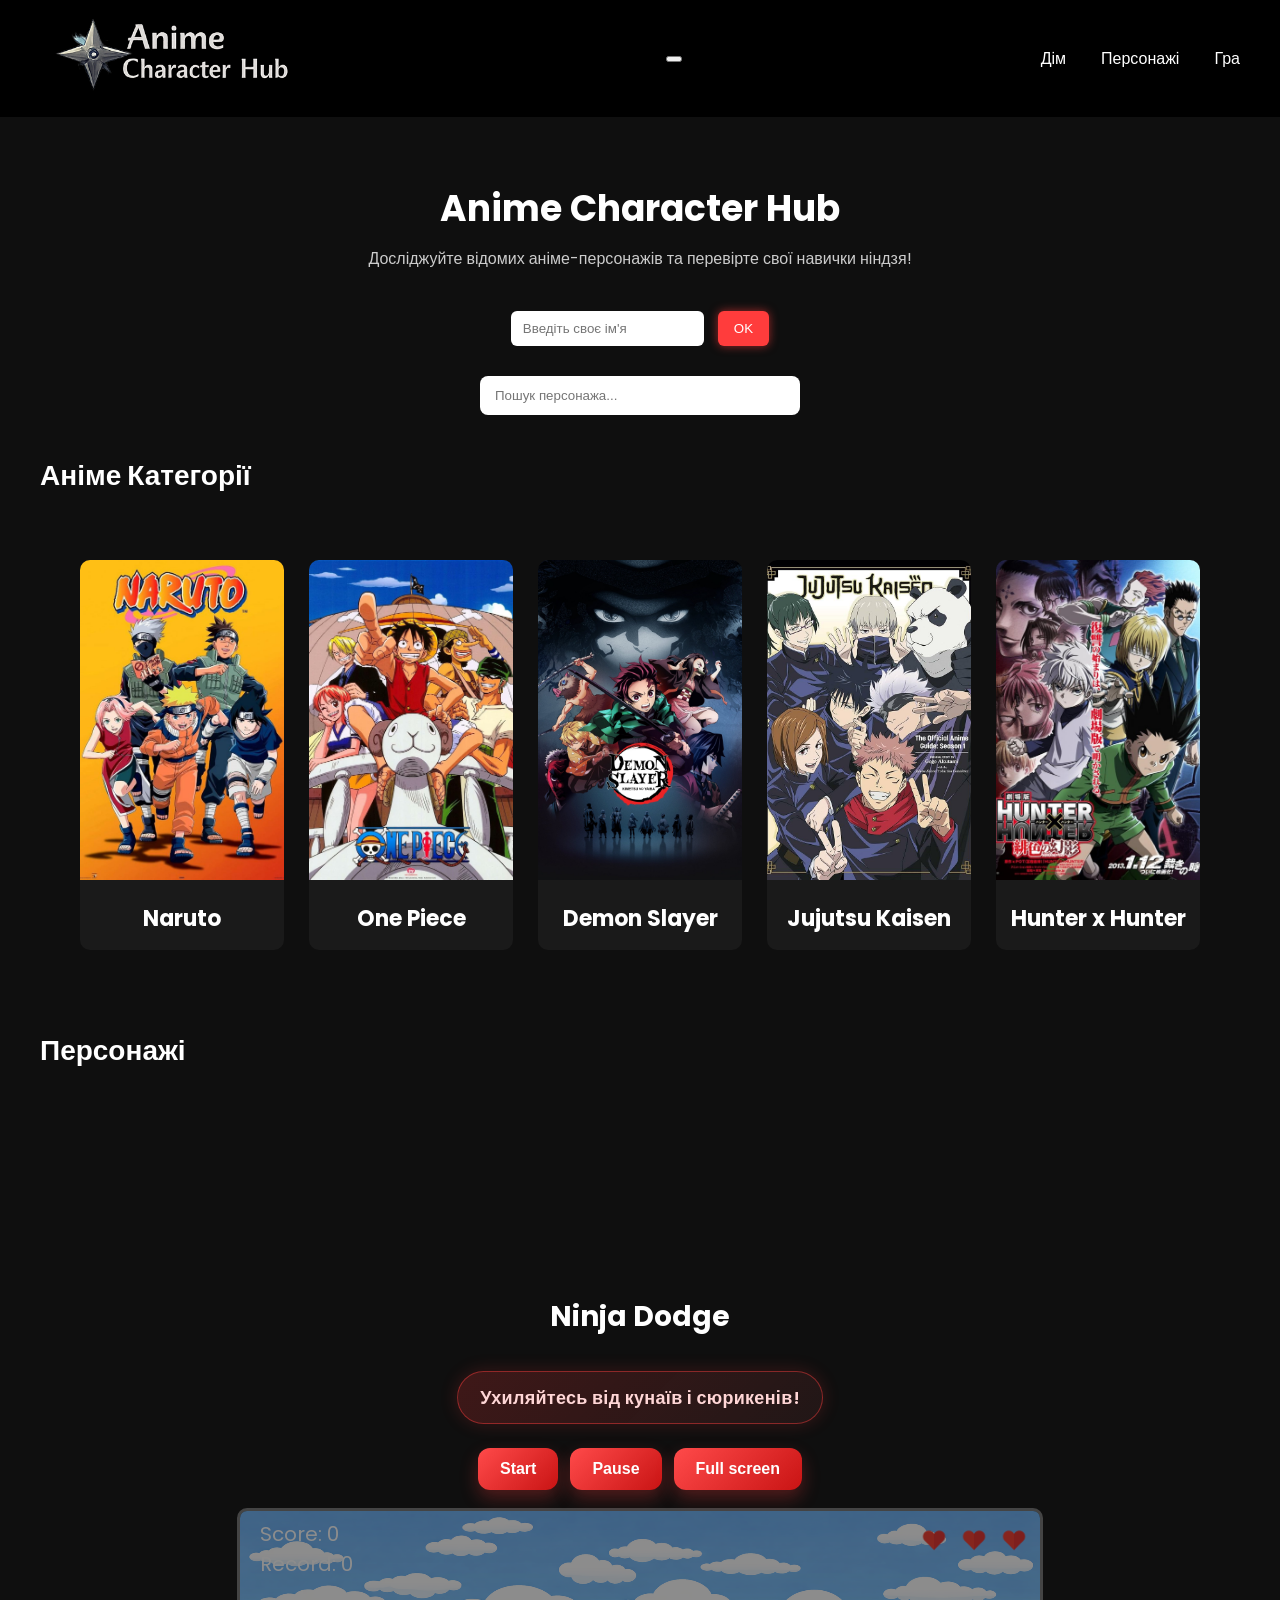
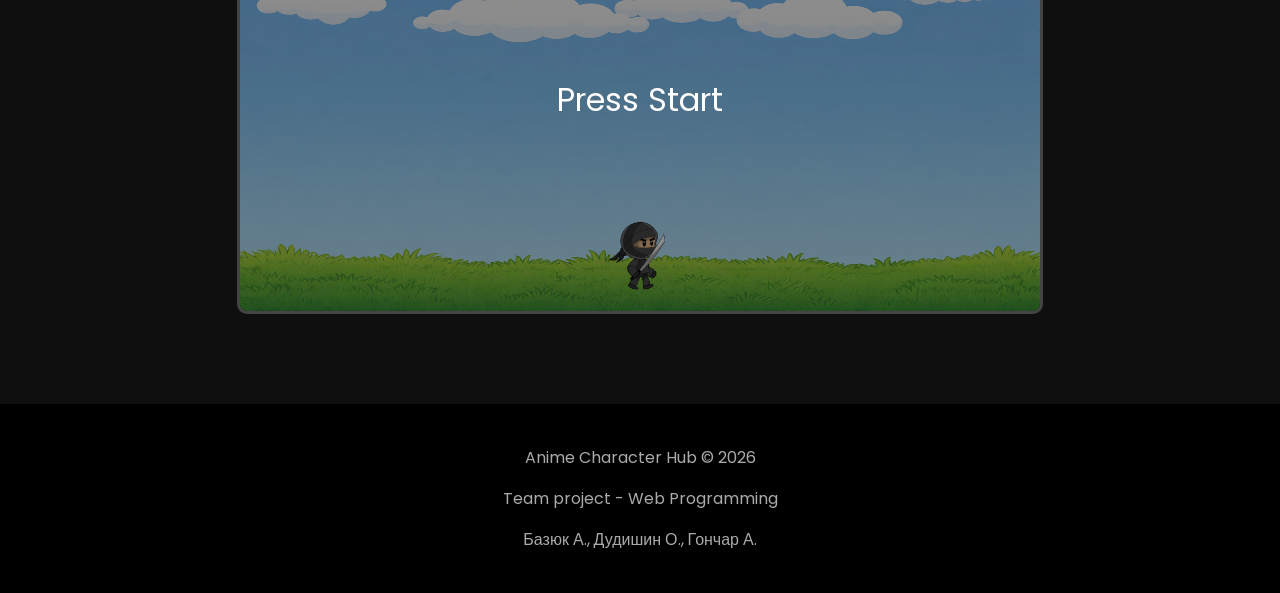
==== commit 0c7ec052: "Update index.html" ====
--- a/team-project/index.html
+++ b/team-project/index.html
@@ -21,13 +21,21 @@
       </a>
     </div>
 
-    <ul class="menu">
-      <li><a href="#top">Дім</a></li>
-      <li><a href="#characters-section">Персонажі</a></li>
-      <li><a href="#game">Гра</a></li>
-    </ul>
+    <button class="menu-toggle" id="menuToggle" aria-label="Відкрити меню">
+      <span></span>
+      <span></span>
+      <span></span>
+    </button>
 
-    <div id="greeting"></div>
+    <div class="nav-right" id="navRight">
+      <ul class="menu" id="mobileMenu">
+        <li><a href="#top">Дім</a></li>
+        <li><a href="#characters-section">Персонажі</a></li>
+        <li><a href="#game">Гра</a></li>
+      </ul>
+
+      <div id="greeting"></div>
+    </div>
   </nav>
 
   <header class="header">
@@ -88,5 +96,6 @@
   <script src="js/search.js"></script>
   <script src="js/greeting.js"></script>
   <script src="js/game.js"></script>
+  <script src="js/menu.js"></script>
 </body>
 </html>
--- a/team-project/css/game.css
+++ b/team-project/css/game.css
@@ -1,19 +1,22 @@
 .game-controls{
   margin-bottom:18px;
+  display:flex;
+  justify-content:center;
+  flex-wrap:wrap;
+  gap:12px;
 }
 
 .game-controls button{
-  padding:11px 22px;
-  margin:6px;
+  padding:12px 22px;
   border:none;
-  border-radius:10px;
-  background:linear-gradient(135deg, #ff4a4a, #d81f1f);
+  border-radius:12px;
+  background:linear-gradient(135deg, #ff4a4a, #c91414);
   color:white;
   font-size:16px;
   font-weight:600;
   cursor:pointer;
   box-shadow:0 8px 18px rgba(255,60,60,0.28);
-  transition:transform 0.2s, box-shadow 0.2s, opacity 0.2s;
+  transition:transform 0.2s, box-shadow 0.2s;
 }
 
 .game-controls button:hover{
@@ -30,17 +33,17 @@
 }
 
 .mobile-controls button{
-  width:74px;
-  height:74px;
+  width:78px;
+  height:78px;
   border:none;
-  border-radius:22px;
+  border-radius:24px;
   background:linear-gradient(135deg, #ff4a4a, #c91414);
   color:white;
   font-size:30px;
   font-weight:700;
   cursor:pointer;
   box-shadow:0 10px 22px rgba(255,60,60,0.32);
-  transition:transform 0.15s, box-shadow 0.15s, opacity 0.15s;
+  transition:transform 0.15s, box-shadow 0.15s;
   display:flex;
   align-items:center;
   justify-content:center;
@@ -51,19 +54,40 @@
   box-shadow:0 6px 14px rgba(255,60,60,0.24);
 }
 
+#game-container.expanded-game{
+  position:fixed;
+  inset:0;
+  z-index:9999;
+  background:#050505;
+  padding:14px 10px 18px;
+  display:flex;
+  flex-direction:column;
+  justify-content:center;
+}
+
+#game-container.expanded-game #gameCanvas{
+  max-width:100%;
+  max-height:68vh;
+}
+
+#game-container.expanded-game .mobile-controls{
+  display:flex;
+}
+
+body.game-expanded{
+  overflow:hidden;
+}
+
 @media (max-width:767px){
   .mobile-controls{
     display:flex;
   }
 
-  .game-controls{
-    display:flex;
-    justify-content:center;
-    flex-wrap:wrap;
-    gap:10px;
-  }
-
   .game-controls button{
     min-width:110px;
   }
+
+  #game-container.expanded-game #gameCanvas{
+    max-height:62vh;
+  }
 }
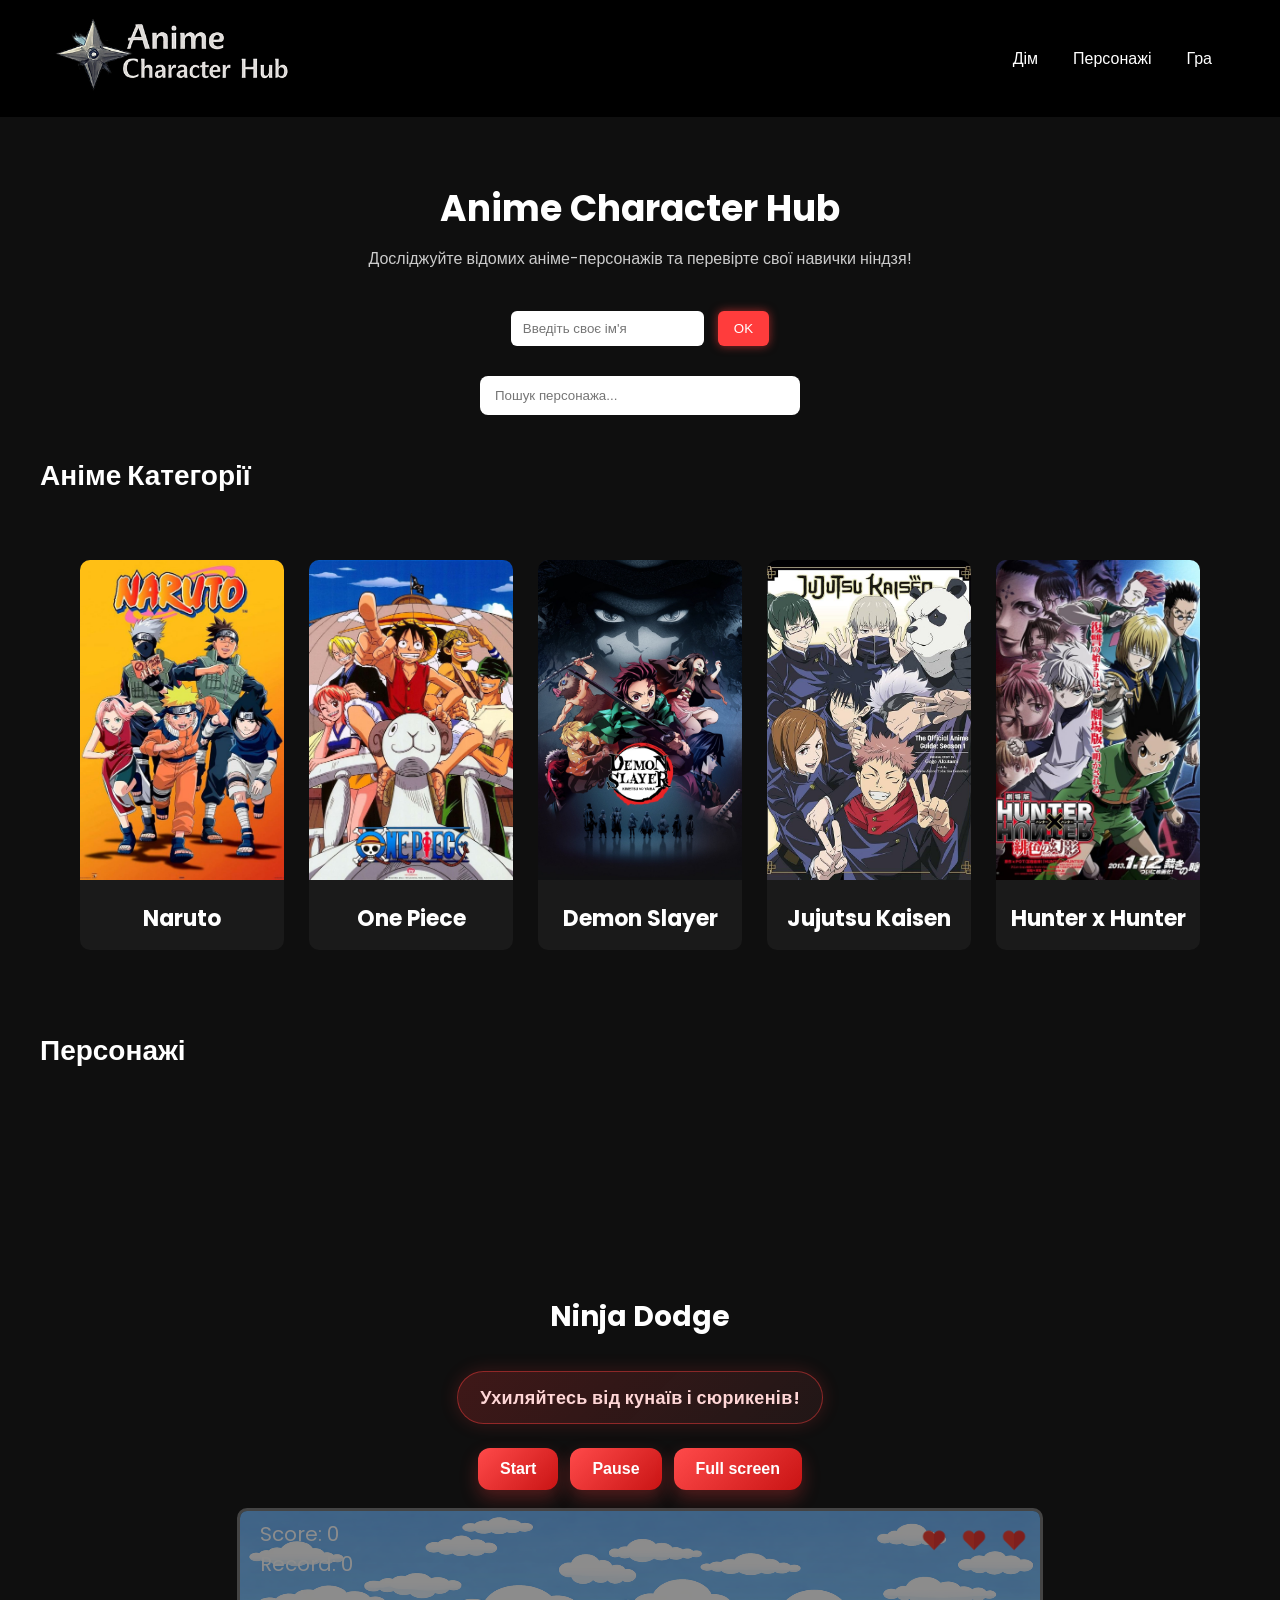
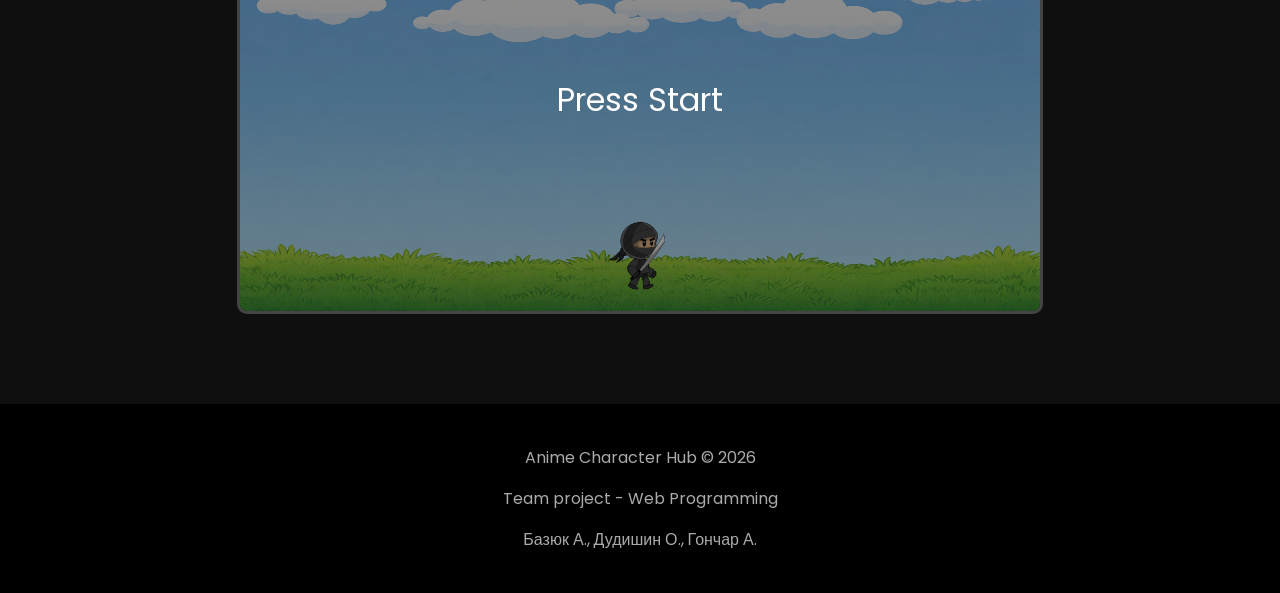
==== commit 4c2a50a2: "Update index.html" ====
--- a/team-project/index.html
+++ b/team-project/index.html
@@ -2,7 +2,7 @@
 <html lang="uk">
 <head>
   <meta charset="UTF-8">
-  <meta name="viewport" content="width=device-width, initial-scale=1.0">
+  <meta name="viewport" content="width=device-width, initial-scale=1.0, viewport-fit=cover">
   <title>Anime Character Hub</title>
 
   <link href="https://fonts.googleapis.com/css2?family=Poppins:wght@300;500;700&display=swap" rel="stylesheet">
--- a/team-project/css/style.css
+++ b/team-project/css/style.css
@@ -80,10 +80,17 @@
   gap:10px;
   font-size:18px;
   font-weight:600;
+  flex-shrink:0;
 }
 
 .logo img{
   height:90px;
+}
+
+.nav-right{
+  display:flex;
+  align-items:center;
+  gap:28px;
 }
 
 .menu{
@@ -124,6 +131,43 @@
   color:#ddd;
   font-size:15px;
   max-width:220px;
+}
+
+.menu-toggle{
+  display:none;
+  width:48px;
+  height:48px;
+  border:none;
+  border-radius:12px;
+  background:#141414;
+  cursor:pointer;
+  padding:0;
+  align-items:center;
+  justify-content:center;
+  flex-direction:column;
+  gap:5px;
+  box-shadow:0 0 12px rgba(255,60,60,0.15);
+}
+
+.menu-toggle span{
+  display:block;
+  width:22px;
+  height:2px;
+  background:#fff;
+  border-radius:2px;
+  transition:0.25s;
+}
+
+.menu-toggle.active span:nth-child(1){
+  transform:translateY(7px) rotate(45deg);
+}
+
+.menu-toggle.active span:nth-child(2){
+  opacity:0;
+}
+
+.menu-toggle.active span:nth-child(3){
+  transform:translateY(-7px) rotate(-45deg);
 }
 
 .header{
--- a/team-project/css/responsive.css
+++ b/team-project/css/responsive.css
@@ -1,23 +1,42 @@
 @media (max-width:575px){
 
   .navbar{
-    flex-direction:column;
-    gap:15px;
-    padding:16px;
+    padding:14px 16px;
+    gap:14px;
+    align-items:center;
+    flex-wrap:wrap;
+  }
+
+  .logo img{
+    height:62px;
+  }
+
+  .menu-toggle{
+    display:flex;
+  }
+
+  .nav-right{
+    width:100%;
+    display:none;
+    flex-direction:column;
+    align-items:center;
+    gap:16px;
+    padding:14px 0 6px;
+    border-top:1px solid rgba(255,255,255,0.08);
+  }
+
+  .nav-right.open{
+    display:flex;
   }
 
   .menu{
     flex-direction:column;
     align-items:center;
-    gap:12px;
+    gap:16px;
   }
 
   .menu a{
     font-size:18px;
-  }
-
-  .logo img{
-    height:68px;
   }
 
   #greeting{
@@ -114,14 +133,38 @@
 @media (min-width:576px) and (max-width:767px){
 
   .navbar{
-    flex-direction:column;
-    gap:18px;
-    padding:20px;
+    padding:16px 20px;
+    gap:16px;
+    align-items:center;
+    flex-wrap:wrap;
+  }
+
+  .logo img{
+    height:68px;
+  }
+
+  .menu-toggle{
+    display:flex;
+  }
+
+  .nav-right{
+    width:100%;
+    display:none;
+    flex-direction:column;
+    align-items:center;
+    gap:16px;
+    padding:14px 0 6px;
+    border-top:1px solid rgba(255,255,255,0.08);
+  }
+
+  .nav-right.open{
+    display:flex;
   }
 
   .menu{
-    justify-content:center;
-    flex-wrap:wrap;
+    flex-direction:column;
+    align-items:center;
+    gap:16px;
   }
 
   #greeting{
@@ -155,6 +198,16 @@
 
 @media (min-width:768px) and (max-width:991px){
 
+  .menu-toggle{
+    display:none;
+  }
+
+  .nav-right{
+    display:flex !important;
+    flex-direction:row;
+    align-items:center;
+  }
+
   #categories{
     grid-template-columns:repeat(3,1fr);
     padding:30px;
@@ -171,6 +224,16 @@
 
 @media (min-width:992px) and (max-width:1199px){
 
+  .menu-toggle{
+    display:none;
+  }
+
+  .nav-right{
+    display:flex !important;
+    flex-direction:row;
+    align-items:center;
+  }
+
   #categories{
     grid-template-columns:repeat(4,1fr);
   }
@@ -182,6 +245,16 @@
 
 @media (min-width:1200px){
 
+  .menu-toggle{
+    display:none;
+  }
+
+  .nav-right{
+    display:flex !important;
+    flex-direction:row;
+    align-items:center;
+  }
+
   #categories{
     grid-template-columns:repeat(5,1fr);
   }
--- a/team-project/css/game.css
+++ b/team-project/css/game.css
@@ -91,3 +91,37 @@
     max-height:62vh;
   }
 }
+
+@media (max-width: 768px) {
+  #game.custom-fullscreen{
+    position:fixed !important;
+    inset:0 !important;
+    width:100vw !important;
+    height:100vh !important;
+    overflow:hidden !important;
+    background:#000 !important;
+  }
+
+  #game.custom-fullscreen #game-container{
+    width:100vw !important;
+    height:100vh !important;
+  }
+
+  #game.custom-fullscreen #gameCanvas{
+    width:100vw !important;
+    height:100vh !important;
+  }
+
+  #game.custom-fullscreen .game-controls{
+    top:8px !important;
+    width:100%;
+    display:flex;
+    justify-content:center;
+    gap:6px;
+  }
+
+  #game.custom-fullscreen .game-controls button{
+    padding:8px 12px;
+    font-size:13px;
+  }
+}
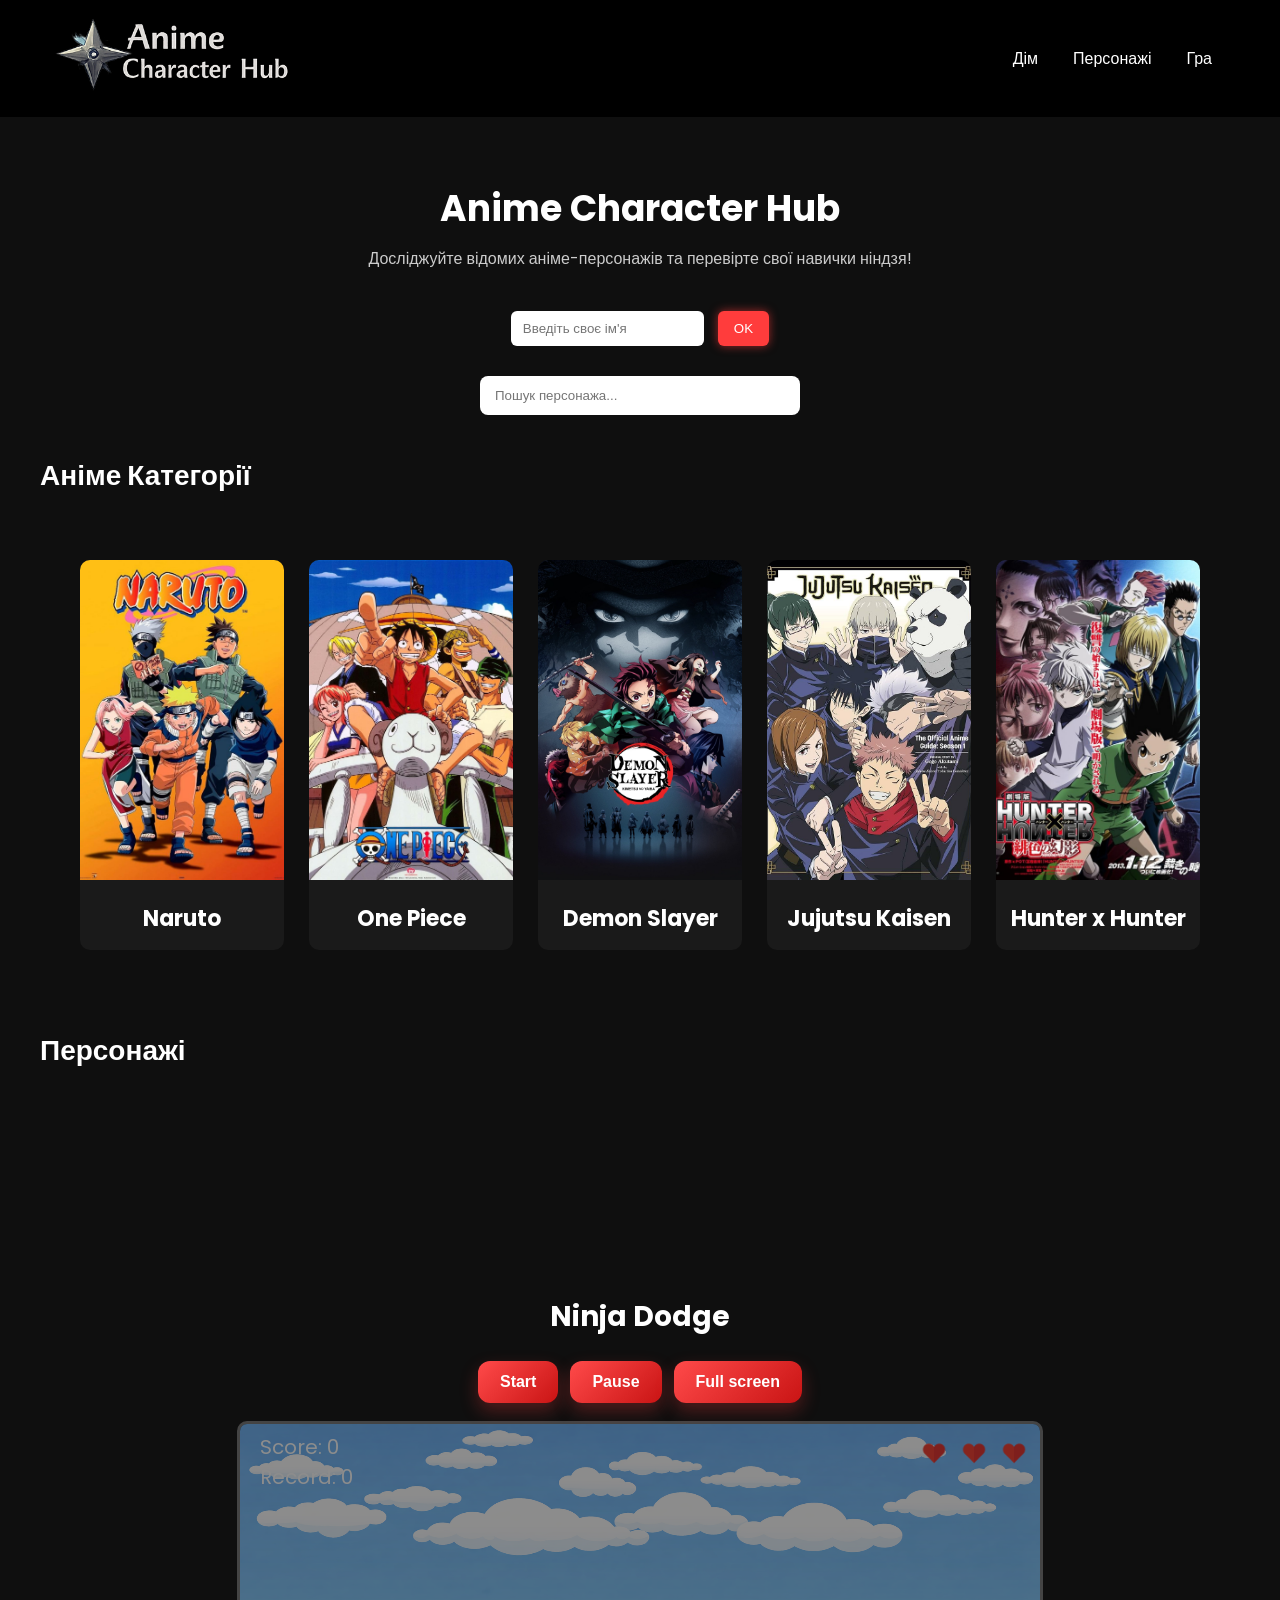
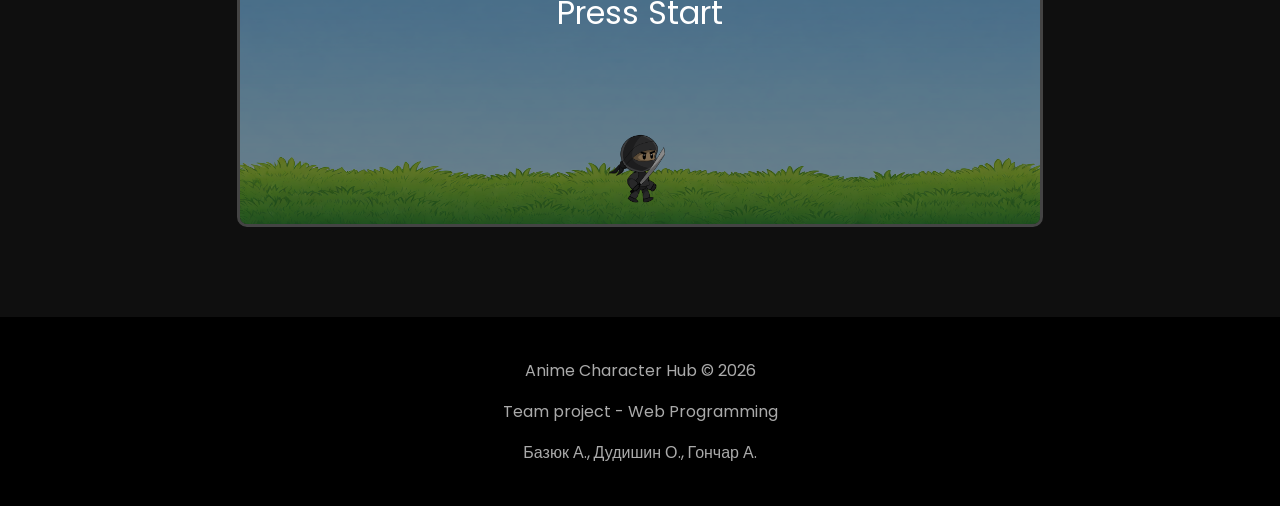
==== commit 560c1bd8: "Update index.html" ====
--- a/team-project/index.html
+++ b/team-project/index.html
@@ -66,25 +66,33 @@
     <div id="characters"></div>
   </section>
 
-  <section id="game">
-    <h2>Ninja Dodge</h2>
-    <p class="game-tip">Ухиляйтесь від кунаїв і сюрикенів!</p>
+  <!-- GAME -->
 
-    <div id="game-container">
-      <div class="game-controls">
-        <button id="startBtn">Start</button>
-        <button id="pauseBtn">Pause</button>
-        <button id="fullscreenBtn">Full screen</button>
-      </div>
+<section id="game">
 
-      <canvas id="gameCanvas" width="800" height="400"></canvas>
+<h2>Ninja Dodge</h2>
 
-      <div class="mobile-controls">
-        <button id="leftBtn">⬅</button>
-        <button id="rightBtn">➡</button>
-      </div>
-    </div>
-  </section>
+<div id="game-container">
+
+<div class="game-controls">
+<button id="startBtn">Start</button>
+<button id="pauseBtn">Pause</button>
+<button id="fullscreenBtn">Full screen</button>
+</div>
+
+<canvas
+id="gameCanvas"
+width="800"
+height="400">
+</canvas>
+
+<div class="mobile-controls">
+<button id="leftBtn">⬅</button>
+<button id="rightBtn">➡</button>
+</div>
+
+</div>
+</section>
 
   <footer>
     <p>Anime Character Hub © 2026</p>
